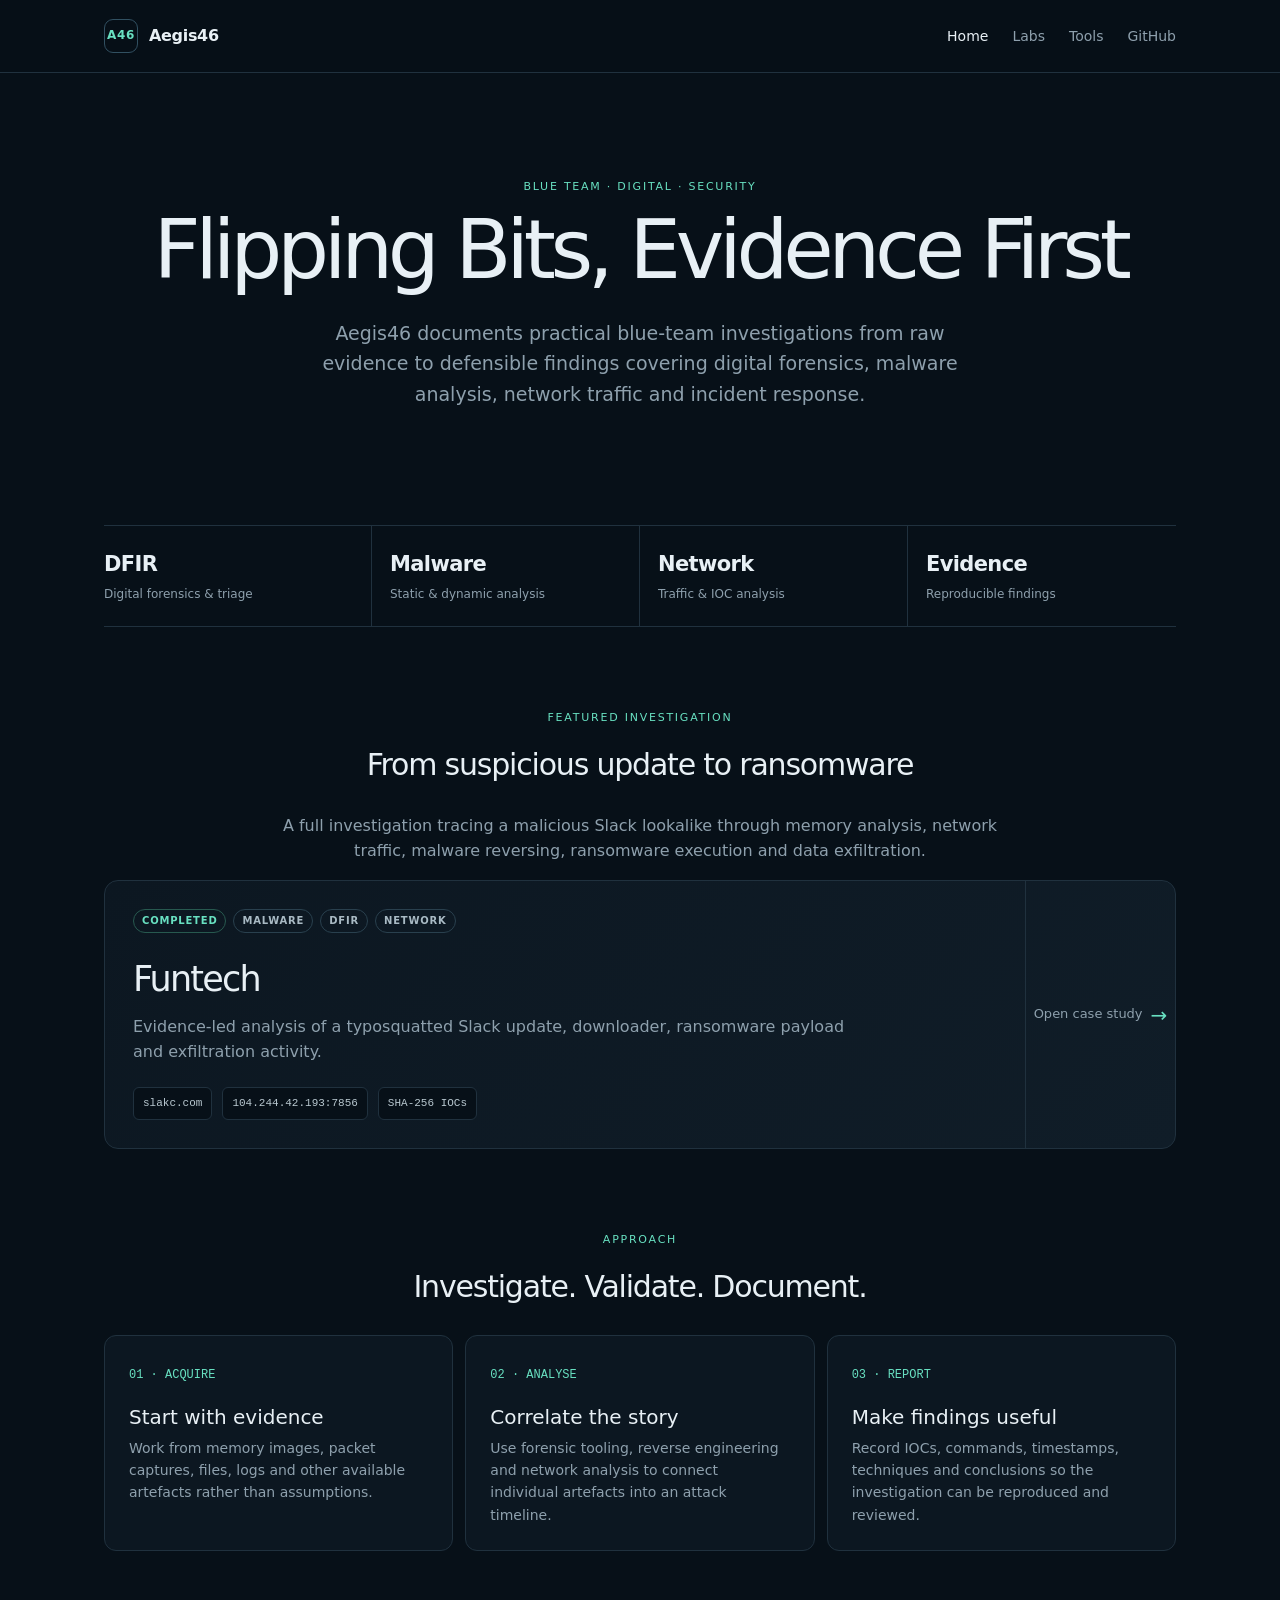
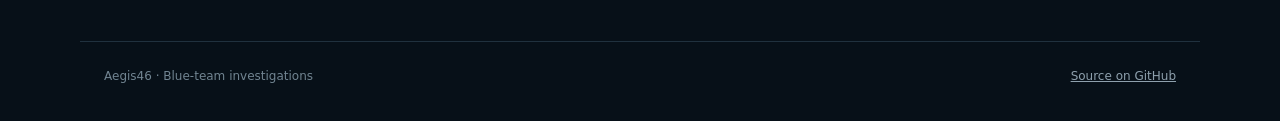
==== index.html @ 035cceba "Update Aegis46 home title and hero copy" ====
<!doctype html>
<html lang="en">
<head>
  <meta charset="utf-8">
  <meta name="viewport" content="width=device-width, initial-scale=1">
  <meta name="description" content="Aegis46 — blue-team investigations, digital forensics, malware analysis and practical security resources.">
  <title>Aegis46 | Blue Team Investigations</title>
  <link rel="stylesheet" href="assets/site.css">
</head>
<body class="home-page">
  <header class="topbar">
    <div class="shell nav">
      <a class="brand" href="index.html"><span class="brand-mark">A46</span><span>Aegis46</span></a>
      <nav>
        <a class="active" href="index.html">Home</a>
        <a href="labs/funtech.html">Labs</a>
        <a href="tools.html">Tools</a>
        <a href="https://github.com/aegis46/aegis46.github.io">GitHub</a>
      </nav>
    </div>
  </header>

  <main class="shell">
    <section class="hero">
      <div class="eyebrow">BLUE TEAM · DIGITAL · SECURITY</div>
      <h1>Flipping Bits, Evidence First</h1>
      <p class="hero-copy">Aegis46 documents practical blue-team investigations from raw evidence to defensible findings covering digital forensics, malware analysis, network traffic and incident response.</p>
    </section>

    <section class="stats" aria-label="Site focus">
      <div><strong>DFIR</strong><span>Digital forensics &amp; triage</span></div>
      <div><strong>Malware</strong><span>Static &amp; dynamic analysis</span></div>
      <div><strong>Network</strong><span>Traffic &amp; IOC analysis</span></div>
      <div><strong>Evidence</strong><span>Reproducible findings</span></div>
    </section>

    <section class="section">
      <div class="eyebrow">FEATURED INVESTIGATION</div>
      <h2>From suspicious update to ransomware</h2>
      <p class="section-intro">A full investigation tracing a malicious Slack lookalike through memory analysis, network traffic, malware reversing, ransomware execution and data exfiltration.</p>
      <a class="lab-card" href="labs/funtech.html">
        <div class="lab-card-main">
          <div class="tag-row"><span class="tag status">COMPLETED</span><span class="tag">MALWARE</span><span class="tag">DFIR</span><span class="tag">NETWORK</span></div>
          <h3>Funtech</h3>
          <p>Evidence-led analysis of a typosquatted Slack update, downloader, ransomware payload and exfiltration activity.</p>
          <div class="ioc-row"><span>slakc.com</span><span>104.244.42.193:7856</span><span>SHA-256 IOCs</span></div>
        </div>
        <div class="lab-card-side">Open case study <span class="arrow">→</span></div>
      </a>
    </section>

    <section class="section methodology">
      <div class="eyebrow">APPROACH</div>
      <h2>Investigate. Validate. Document.</h2>
      <div class="method-grid">
        <article><span>01 · ACQUIRE</span><h3>Start with evidence</h3><p>Work from memory images, packet captures, files, logs and other available artefacts rather than assumptions.</p></article>
        <article><span>02 · ANALYSE</span><h3>Correlate the story</h3><p>Use forensic tooling, reverse engineering and network analysis to connect individual artefacts into an attack timeline.</p></article>
        <article><span>03 · REPORT</span><h3>Make findings useful</h3><p>Record IOCs, commands, timestamps, techniques and conclusions so the investigation can be reproduced and reviewed.</p></article>
      </div>
    </section>
  </main>

  <footer class="shell footer"><span>Aegis46 · Blue-team investigations</span><a href="https://github.com/aegis46/aegis46.github.io">Source on GitHub</a></footer>
</body>
</html>
---- assets/site.css ----
:root{--bg:#071018;--panel:#0c1721;--panel2:#101d28;--text:#e8f0f5;--muted:#8ea0ad;--line:#20313e;--accent:#68e0c1;--accent2:#7aa7ff}*{box-sizing:border-box}html{scroll-behavior:smooth}body{margin:0;background:var(--bg);color:var(--text);font-family:Inter,ui-sans-serif,system-ui,-apple-system,BlinkMacSystemFont,"Segoe UI",sans-serif;line-height:1.6}.shell{max-width:1120px;margin:auto;padding-left:24px;padding-right:24px}.topbar{border-bottom:1px solid var(--line);background:rgba(7,16,24,.92);position:sticky;top:0;z-index:5;backdrop-filter:blur(12px)}.nav{height:72px;display:flex;align-items:center;justify-content:space-between}.brand{display:flex;align-items:center;gap:11px;color:var(--text);text-decoration:none;font-weight:750;letter-spacing:-.02em}.brand-mark{display:grid;place-items:center;width:34px;height:34px;border:1px solid #315061;border-radius:9px;color:var(--accent);font-size:12px;letter-spacing:.06em}.nav nav{display:flex;gap:24px}.nav nav a{color:var(--muted);text-decoration:none;font-size:14px}.nav nav a:hover,.nav nav a.active{color:var(--text)}.hero{padding-top:105px;padding-bottom:88px}.eyebrow{color:var(--accent);font-size:11px;font-weight:400;letter-spacing:.16em;margin-bottom:14px}.hero h1{font-size:clamp(48px,8vw,82px);line-height:.98;letter-spacing:-.065em;margin:0;max-width:850px}.hero h1 span{color:var(--muted)}.hero-copy{max-width:700px;color:var(--muted);font-size:19px;margin:28px 0}.hero-actions{display:flex;gap:12px;flex-wrap:wrap}.button{display:inline-block;padding:11px 16px;border-radius:8px;text-decoration:none;font-weight:700;font-size:14px}.primary{background:var(--accent);color:#06130f}.ghost{border:1px solid var(--line);color:var(--text)}.stats{display:grid;grid-template-columns:repeat(4,1fr);border-top:1px solid var(--line);border-bottom:1px solid var(--line)}.stats div{padding:22px 18px;border-right:1px solid var(--line)}.stats div:first-child{padding-left:0}.stats div:last-child{border:0}.stats strong{display:block;font-size:21px;letter-spacing:-.03em}.stats span{display:block;color:var(--muted);font-size:12px;margin-top:3px}.section{padding-top:82px}.section h2{font-size:30px;letter-spacing:-.04em;margin:0 0 24px}.section-intro{color:var(--muted);max-width:760px}.prose-grid{display:grid;grid-template-columns:1fr 1fr;gap:48px}.prose-grid p{color:var(--muted)}code,pre{font-family:ui-monospace,SFMono-Regular,Menlo,Monaco,Consolas,monospace}code{color:#c8d7df}.timeline{border-left:1px solid var(--line);margin-left:12px}.timeline-item{display:grid;grid-template-columns:52px 1fr;gap:18px;padding:0 0 42px 0;margin-left:-13px}.timeline-no{width:26px;height:26px;border:1px solid #315061;border-radius:50%;display:grid;place-items:center;background:var(--bg);color:var(--accent);font:700 10px ui-monospace,monospace}.timeline-label,.evidence-card>span,.formula-card>span,.two-col-notes span,.callout-label,.result-card>span{color:var(--accent);font-size:10px;font-weight:800;letter-spacing:.12em}.timeline-item h3{margin:7px 0 5px;font-size:20px}.timeline-item p{margin:0;color:var(--muted);max-width:780px}.evidence-grid,.attack-grid{display:grid;grid-template-columns:repeat(3,1fr);gap:12px}.evidence-card,.attack-grid>div,.formula-card,.two-col-notes>div{padding:22px;border:1px solid var(--line);border-radius:12px;background:var(--panel)}.evidence-card h3,.attack-grid h3{margin:10px 0 5px;font-size:19px}.evidence-card p,.attack-grid p{margin:0;color:var(--muted);font-size:14px}.evidence-value{margin-top:18px;padding:10px;background:#071018;border:1px solid var(--line);border-radius:7px;color:#b9c8d0;font:11px/1.7 ui-monospace,monospace;overflow-wrap:anywhere}.callout,.conclusion,.result-card{border:1px solid #29404e;border-radius:14px;background:linear-gradient(135deg,var(--panel),var(--panel2));padding:28px}.callout p,.conclusion p{color:var(--muted)}pre{background:#050c12;border:1px solid var(--line);border-radius:8px;padding:17px;overflow:auto;color:#c8d7df;font-size:12px;line-height:1.7}.large-code{margin-top:20px}.two-col-notes{display:grid;grid-template-columns:1fr 1fr;gap:12px;margin-top:12px}.two-col-notes p{color:var(--muted);margin-bottom:0}.formula-card{display:flex;flex-direction:column;gap:10px;justify-content:center}.formula-card code{display:block;padding:12px;background:#071018;border:1px solid var(--line);border-radius:7px;overflow:auto}.details-block{margin-top:14px;border:1px solid var(--line);border-radius:10px;padding:15px;background:var(--panel)}.details-block summary{cursor:pointer;color:var(--text);font-weight:700}.recovery-steps{display:grid;grid-template-columns:repeat(4,1fr);gap:12px;margin-bottom:18px}.recovery-steps>div{border-top:1px solid var(--line);padding-top:15px}.recovery-steps strong{color:var(--accent);font:700 12px ui-monospace,monospace}.recovery-steps p{color:var(--muted);font-size:14px}.result-card>span{display:block}.bank-list{display:grid;grid-template-columns:1fr 1fr;gap:12px;margin:20px 0}.bank-list strong{font-size:20px;padding:20px;border:1px solid var(--line);border-radius:9px;background:#071018}.muted{color:var(--muted)!important}.ioc-table{border-top:1px solid var(--line)}.ioc-table>div{display:grid;grid-template-columns:220px 1fr;gap:20px;padding:14px 0;border-bottom:1px solid var(--line);align-items:start}.ioc-table span{color:var(--muted);font-size:10px;font-weight:800;letter-spacing:.1em}.ioc-table code{overflow-wrap:anywhere}.attack-grid{grid-template-columns:repeat(4,1fr)}.attack-grid>div{min-height:160px}.attack-grid>div>code{color:var(--accent);font-size:11px}.conclusion{border-left:3px solid var(--accent)}.answer-section{padding-bottom:90px}.answer-list{display:grid;gap:9px}.answer{display:grid;grid-template-columns:58px 1fr;gap:18px;padding:17px 18px;border:1px solid var(--line);border-radius:10px;background:var(--panel)}.answer>span{color:var(--accent);font:700 11px ui-monospace,monospace;padding-top:2px}.answer small{display:block;color:var(--muted);font-size:11px;margin-bottom:3px}.answer strong{display:block;overflow-wrap:anywhere;font-size:14px}.answer p{margin:4px 0 0;color:var(--muted);font-size:12px}.lab-card{display:grid;grid-template-columns:1fr 150px;text-decoration:none;color:var(--text);border:1px solid var(--line);border-radius:14px;background:linear-gradient(135deg,var(--panel),var(--panel2));overflow:hidden;transition:border-color .2s,transform .2s}.lab-card:hover{border-color:#3b5968;transform:translateY(-2px)}.lab-card-main{padding:28px}.tag-row{display:flex;gap:7px;flex-wrap:wrap}.tag{border:1px solid #29404e;border-radius:999px;padding:3px 8px;color:#a9bac4;font-size:10px;font-weight:800;letter-spacing:.08em}.tag.status{color:var(--accent);border-color:#27594f}.lab-card h3{font-size:35px;letter-spacing:-.05em;margin:18px 0 7px}.lab-card p{color:var(--muted);max-width:720px;margin:0}.ioc-row{display:flex;gap:10px;flex-wrap:wrap;margin-top:22px}.ioc-row span{font-family:ui-monospace,SFMono-Regular,Menlo,monospace;font-size:11px;color:#b9c8d0;background:#071018;border:1px solid var(--line);padding:7px 9px;border-radius:6px}.lab-card-side{border-left:1px solid var(--line);display:flex;align-items:center;justify-content:center;gap:8px;color:var(--muted);font-size:13px}.arrow{font-size:20px;color:var(--accent)}.tool-grid{display:grid;grid-template-columns:repeat(2,1fr);gap:12px;margin-top:24px}.tool-card{display:block;padding:22px;text-decoration:none;color:var(--text);border:1px solid var(--line);border-radius:12px;background:var(--panel);transition:border-color .2s,transform .2s,background .2s}.tool-card:hover{border-color:#3b5968;background:var(--panel2);transform:translateY(-2px)}.tool-card-head{display:flex;align-items:flex-start;justify-content:space-between;gap:15px}.tool-card h3{margin:0;font-size:18px;letter-spacing:-.02em}.tool-card .tool-type{color:var(--accent);font:700 10px ui-monospace,monospace;letter-spacing:.12em;white-space:nowrap}.tool-card p{margin:8px 0 0;color:var(--muted);font-size:13px}.tool-card .tool-url{display:block;margin-top:14px;color:#718491;font:10px ui-monospace,monospace;overflow-wrap:anywhere}.tool-category{padding-top:72px}.tool-category:first-of-type{padding-top:0}.tool-category h2{margin-bottom:8px}.tool-category .category-note{margin:0;color:var(--muted);max-width:760px}.methodology{padding-bottom:90px}.method-grid{display:grid;grid-template-columns:repeat(3,1fr);gap:12px}.method-grid article{padding:24px;border:1px solid var(--line);border-radius:12px;background:var(--panel)}.method-grid span{color:var(--accent);font-family:ui-monospace,monospace;font-size:12px}.method-grid h3{margin:15px 0 4px;font-size:20px}.method-grid p{margin:0;color:var(--muted);font-size:14px}.footer{border-top:1px solid var(--line);padding-top:25px;padding-bottom:35px;display:flex;justify-content:space-between;color:#718491;font-size:12px}.footer a{color:var(--muted)}.tools-page .tools-hero{text-align:center;padding-top:105px;padding-bottom:70px}.tools-page .tools-hero .eyebrow{font-size:15px;margin-bottom:20px}.tools-page .tools-hero h1{font-size:clamp(60px,9vw,104px);max-width:none;white-space:nowrap;margin:0 auto;letter-spacing:-.07em}.tools-page .tools-hero .hero-copy{max-width:820px;margin:30px auto 0;font-size:20px}.tools-page .tool-category{text-align:center;padding-top:82px}.tools-page .tool-category:first-of-type{padding-top:0}.tools-page .tool-category .eyebrow{font-size:38px;line-height:1.05;margin-bottom:18px;letter-spacing:-.04em}.tools-page .tool-category h2{font-size:15px;letter-spacing:.12em;margin:0;white-space:nowrap;font-weight:800;color:var(--muted)}.tools-page .tool-grid{text-align:left}.tools-page .tool-card h3{font-size:20px}.tools-page .methodology{padding-bottom:90px}h1,h2,h3{font-weight:400}.hero{text-align:center}.hero h1{max-width:none;margin-left:auto;margin-right:auto;white-space:nowrap}.hero-copy{margin-left:auto;margin-right:auto}.section>.eyebrow,.section>h2{text-align:center}.section>h2{white-space:nowrap}.section-intro{margin-left:auto;margin-right:auto;text-align:center}.tool-category>.eyebrow,.tool-category>h2{font-weight:400}.tools-page .tool-category .eyebrow{font-weight:400}.tools-page .tool-category h2{font-weight:400}@media(max-width:900px){.evidence-grid,.attack-grid{grid-template-columns:1fr 1fr}.attack-grid{grid-template-columns:1fr 1fr}.recovery-steps{grid-template-columns:1fr 1fr}.stats{grid-template-columns:1fr 1fr}.stats div:nth-child(2){border-right:0}.tool-grid{grid-template-columns:1fr}.tools-page .tools-hero h1{white-space:normal}.tools-page .tool-category h2{white-space:normal}.hero h1{white-space:normal}.section>h2{white-space:normal}}@media(max-width:700px){.nav nav a:nth-child(2){display:none}.prose-grid,.two-col-notes,.bank-list{grid-template-columns:1fr}.evidence-grid,.attack-grid,.method-grid{grid-template-columns:1fr}.stats{grid-template-columns:1fr 1fr}.stats div:nth-child(2){border-right:0}.stats div:nth-child(3){padding-left:0}.lab-card{grid-template-columns:1fr}.lab-card-side{border-left:0;border-top:1px solid var(--line);padding:14px;justify-content:flex-start}.footer{flex-direction:column;gap:8px}.hero{padding-top:72px}.hero-copy{font-size:17px}.ioc-table>div{grid-template-columns:1fr;gap:4px}.answer{grid-template-columns:45px 1fr}.timeline-item{grid-template-columns:40px 1fr}.recovery-steps{grid-template-columns:1fr}.tools-page .tools-hero{padding-top:72px}.tools-page .tools-hero h1{font-size:clamp(48px,13vw,72px)}.tools-page .tools-hero .hero-copy{font-size:17px}.tools-page .tool-category h2{font-size:13px}.tools-page .tool-category .eyebrow{font-size:30px}}
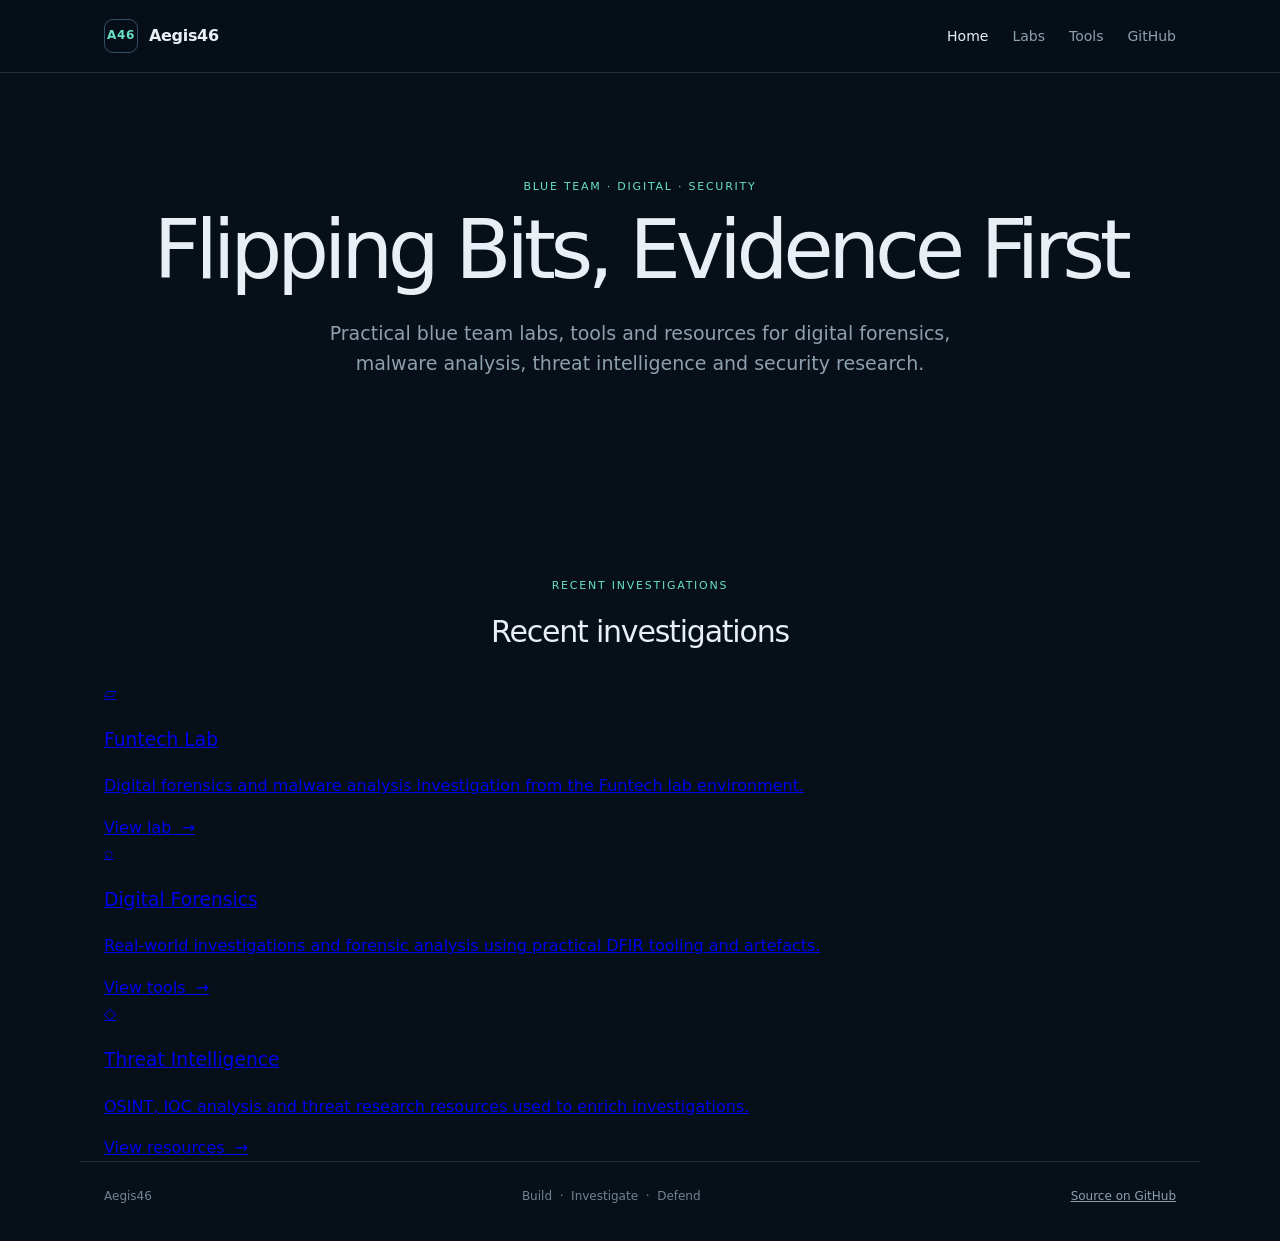
==== commit 3efba868: "Update home page to new landing-page design" ====
--- a/index.html
+++ b/index.html
@@ -21,45 +21,42 @@
   </header>
 
   <main class="shell">
-    <section class="hero">
+    <section class="hero home-hero">
       <div class="eyebrow">BLUE TEAM · DIGITAL · SECURITY</div>
       <h1>Flipping Bits, Evidence First</h1>
-      <p class="hero-copy">Aegis46 documents practical blue-team investigations from raw evidence to defensible findings covering digital forensics, malware analysis, network traffic and incident response.</p>
+      <p class="hero-copy">Practical blue team labs, tools and resources for digital forensics, malware analysis, threat intelligence and security research.</p>
     </section>
 
-    <section class="stats" aria-label="Site focus">
-      <div><strong>DFIR</strong><span>Digital forensics &amp; triage</span></div>
-      <div><strong>Malware</strong><span>Static &amp; dynamic analysis</span></div>
-      <div><strong>Network</strong><span>Traffic &amp; IOC analysis</span></div>
-      <div><strong>Evidence</strong><span>Reproducible findings</span></div>
-    </section>
-
-    <section class="section">
-      <div class="eyebrow">FEATURED INVESTIGATION</div>
-      <h2>From suspicious update to ransomware</h2>
-      <p class="section-intro">A full investigation tracing a malicious Slack lookalike through memory analysis, network traffic, malware reversing, ransomware execution and data exfiltration.</p>
-      <a class="lab-card" href="labs/funtech.html">
-        <div class="lab-card-main">
-          <div class="tag-row"><span class="tag status">COMPLETED</span><span class="tag">MALWARE</span><span class="tag">DFIR</span><span class="tag">NETWORK</span></div>
-          <h3>Funtech</h3>
-          <p>Evidence-led analysis of a typosquatted Slack update, downloader, ransomware payload and exfiltration activity.</p>
-          <div class="ioc-row"><span>slakc.com</span><span>104.244.42.193:7856</span><span>SHA-256 IOCs</span></div>
-        </div>
-        <div class="lab-card-side">Open case study <span class="arrow">→</span></div>
-      </a>
-    </section>
-
-    <section class="section methodology">
-      <div class="eyebrow">APPROACH</div>
-      <h2>Investigate. Validate. Document.</h2>
-      <div class="method-grid">
-        <article><span>01 · ACQUIRE</span><h3>Start with evidence</h3><p>Work from memory images, packet captures, files, logs and other available artefacts rather than assumptions.</p></article>
-        <article><span>02 · ANALYSE</span><h3>Correlate the story</h3><p>Use forensic tooling, reverse engineering and network analysis to connect individual artefacts into an attack timeline.</p></article>
-        <article><span>03 · REPORT</span><h3>Make findings useful</h3><p>Record IOCs, commands, timestamps, techniques and conclusions so the investigation can be reproduced and reviewed.</p></article>
+    <section class="home-investigations section">
+      <div class="eyebrow">RECENT INVESTIGATIONS</div>
+      <h2>Recent investigations</h2>
+      <div class="home-card-grid">
+        <a class="home-card" href="labs/funtech.html">
+          <div class="home-card-icon">▱</div>
+          <h3>Funtech Lab</h3>
+          <p>Digital forensics and malware analysis investigation from the Funtech lab environment.</p>
+          <span class="home-card-link">View lab&nbsp; →</span>
+        </a>
+        <a class="home-card" href="tools.html#forensics">
+          <div class="home-card-icon">⌕</div>
+          <h3>Digital Forensics</h3>
+          <p>Real-world investigations and forensic analysis using practical DFIR tooling and artefacts.</p>
+          <span class="home-card-link">View tools&nbsp; →</span>
+        </a>
+        <a class="home-card" href="tools.html#intelligence">
+          <div class="home-card-icon">◇</div>
+          <h3>Threat Intelligence</h3>
+          <p>OSINT, IOC analysis and threat research resources used to enrich investigations.</p>
+          <span class="home-card-link">View resources&nbsp; →</span>
+        </a>
       </div>
     </section>
   </main>
 
-  <footer class="shell footer"><span>Aegis46 · Blue-team investigations</span><a href="https://github.com/aegis46/aegis46.github.io">Source on GitHub</a></footer>
+  <footer class="shell footer">
+    <span>Aegis46</span>
+    <span>Build&nbsp; · &nbsp;Investigate&nbsp; · &nbsp;Defend</span>
+    <a href="https://github.com/aegis46/aegis46.github.io">Source on GitHub</a>
+  </footer>
 </body>
 </html>
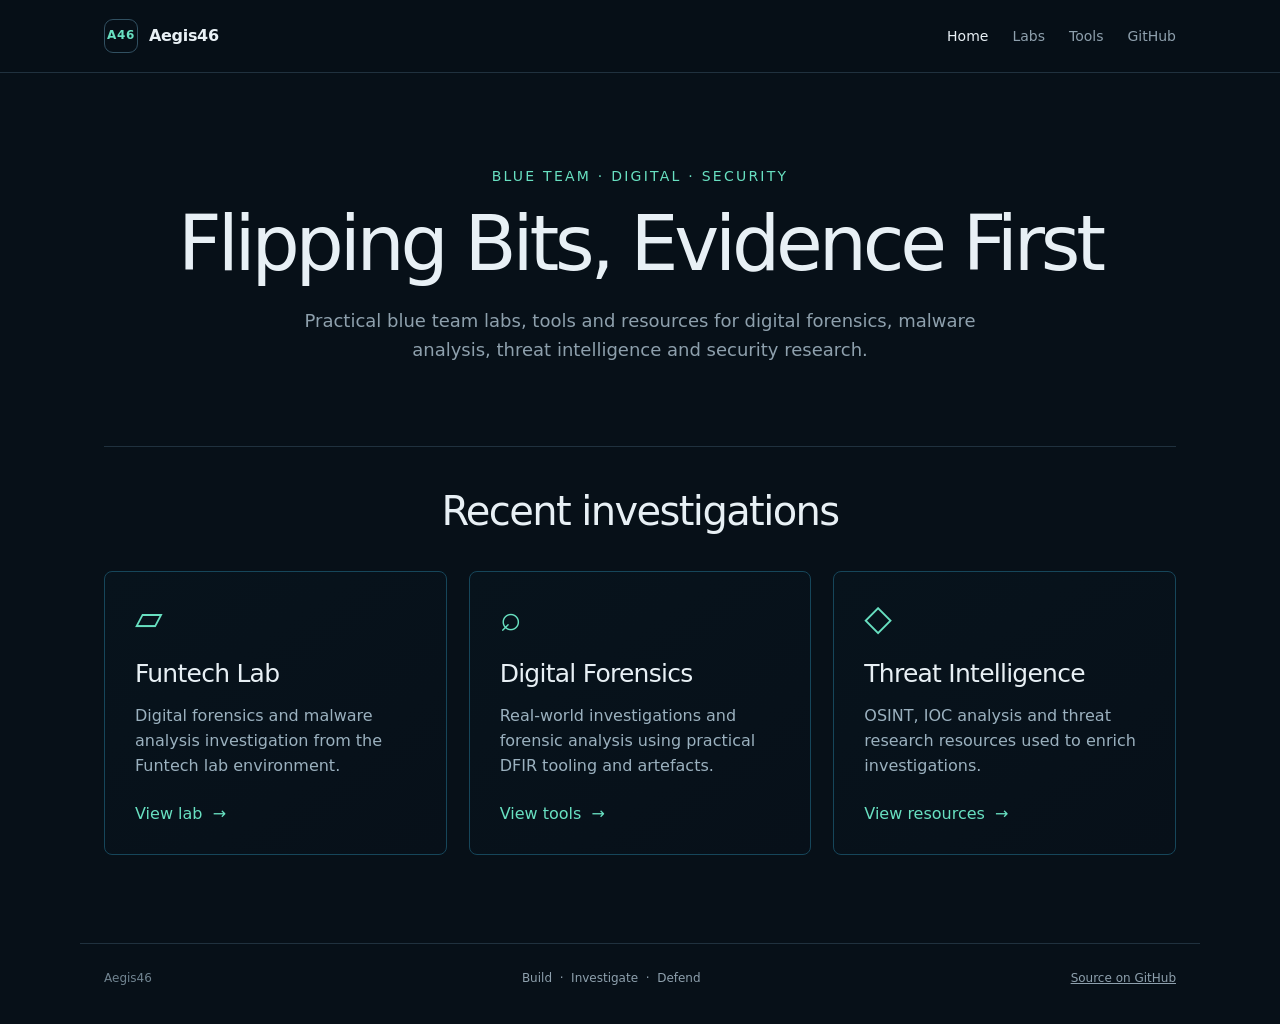
==== commit dbfec57d: "Push new Aegis46 home page design" ====
--- a/index.html
+++ b/index.html
@@ -6,6 +6,26 @@
   <meta name="description" content="Aegis46 — blue-team investigations, digital forensics, malware analysis and practical security resources.">
   <title>Aegis46 | Blue Team Investigations</title>
   <link rel="stylesheet" href="assets/site.css">
+  <style>
+    .home-page .home-hero{padding-top:92px;padding-bottom:82px;text-align:center}
+    .home-page .home-hero .eyebrow{font-size:14px;margin-bottom:20px}
+    .home-page .home-hero h1{font-size:clamp(52px,6.5vw,76px);letter-spacing:-.055em;max-width:none;margin:0 auto;white-space:nowrap;font-weight:400}
+    .home-page .home-hero .hero-copy{max-width:700px;margin:25px auto 0;font-size:18px}
+    .home-investigations{border-top:1px solid var(--line);padding-top:32px;padding-bottom:88px}
+    .home-investigations>.eyebrow{display:none}
+    .home-investigations h2{font-size:40px;margin:0 0 28px;text-align:center;letter-spacing:-.04em;font-weight:400}
+    .home-card-grid{display:grid;grid-template-columns:repeat(3,1fr);gap:22px}
+    .home-card{min-height:238px;padding:28px 30px;text-decoration:none;color:var(--text);border:1px solid #16465a;border-radius:8px;background:linear-gradient(145deg,#07131c,#071019);transition:border-color .2s,transform .2s}
+    .home-card:hover{border-color:#28738b;transform:translateY(-2px)}
+    .home-card-icon{font-size:36px;line-height:1;color:var(--accent);margin-bottom:18px}
+    .home-card h3{font-size:25px;margin:0 0 10px;letter-spacing:-.03em;font-weight:400}
+    .home-card p{color:#9bb1bf;font-size:16px;line-height:1.55;margin:0;max-width:360px}
+    .home-card-link{display:block;color:var(--accent);font-size:16px;margin-top:22px}
+    .home-page .footer{padding-top:25px}
+    .home-page .footer>span:nth-child(2){color:var(--muted)}
+    @media(max-width:900px){.home-card-grid{grid-template-columns:1fr}.home-page .home-hero h1{font-size:clamp(48px,8vw,68px);white-space:normal}}
+    @media(max-width:700px){.home-page .home-hero{padding-top:68px}.home-page .home-hero .eyebrow{font-size:11px}.home-page .home-hero h1{font-size:clamp(42px,11vw,60px)}}
+  </style>
 </head>
 <body class="home-page">
   <header class="topbar">
@@ -28,7 +48,6 @@
     </section>
 
     <section class="home-investigations section">
-      <div class="eyebrow">RECENT INVESTIGATIONS</div>
       <h2>Recent investigations</h2>
       <div class="home-card-grid">
         <a class="home-card" href="labs/funtech.html">
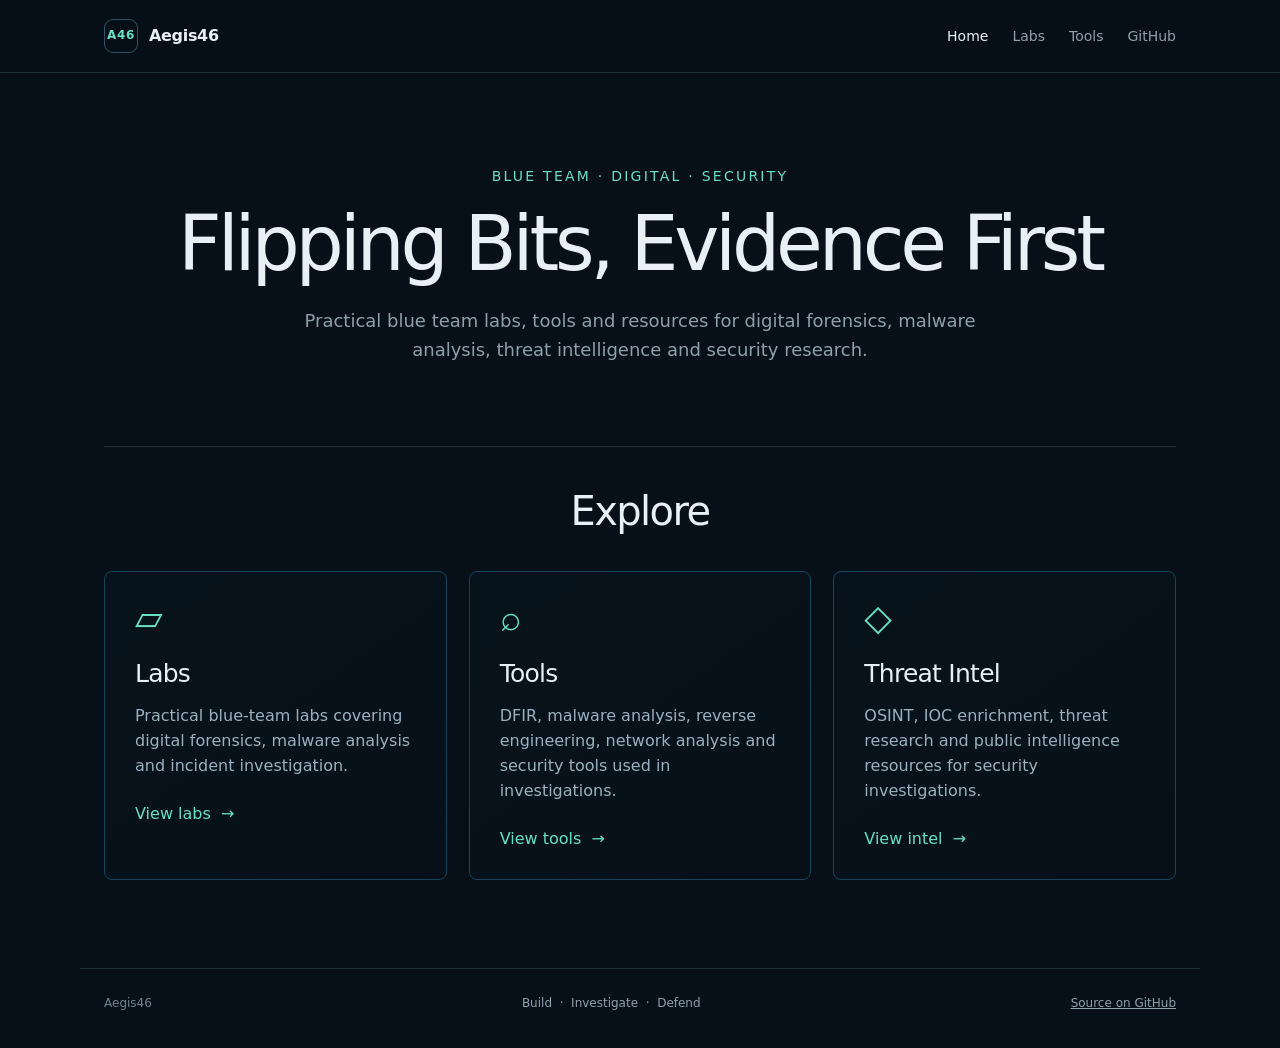
==== commit 5b8408d3: "Update homepage cards to Labs, Tools and Threat Intel" ====
--- a/index.html
+++ b/index.html
@@ -30,11 +30,11 @@
 <body class="home-page">
   <header class="topbar">
     <div class="shell nav">
-      <a class="brand" href="index.html"><span class="brand-mark">A46</span><span>Aegis46</span></a>
+      <a class="brand" href="/"><span class="brand-mark">A46</span><span>Aegis46</span></a>
       <nav>
-        <a class="active" href="index.html">Home</a>
-        <a href="labs/funtech.html">Labs</a>
-        <a href="tools.html">Tools</a>
+        <a class="active" href="/">Home</a>
+        <a href="/labs/funtech.html">Labs</a>
+        <a href="/tools.html">Tools</a>
         <a href="https://github.com/aegis46/aegis46.github.io">GitHub</a>
       </nav>
     </div>
@@ -48,25 +48,25 @@
     </section>
 
     <section class="home-investigations section">
-      <h2>Recent investigations</h2>
+      <h2>Explore</h2>
       <div class="home-card-grid">
-        <a class="home-card" href="labs/funtech.html">
+        <a class="home-card" href="/labs/funtech.html">
           <div class="home-card-icon">▱</div>
-          <h3>Funtech Lab</h3>
-          <p>Digital forensics and malware analysis investigation from the Funtech lab environment.</p>
-          <span class="home-card-link">View lab&nbsp; →</span>
+          <h3>Labs</h3>
+          <p>Practical blue-team labs covering digital forensics, malware analysis and incident investigation.</p>
+          <span class="home-card-link">View labs&nbsp; →</span>
         </a>
-        <a class="home-card" href="tools.html#forensics">
+        <a class="home-card" href="/tools.html">
           <div class="home-card-icon">⌕</div>
-          <h3>Digital Forensics</h3>
-          <p>Real-world investigations and forensic analysis using practical DFIR tooling and artefacts.</p>
+          <h3>Tools</h3>
+          <p>DFIR, malware analysis, reverse engineering, network analysis and security tools used in investigations.</p>
           <span class="home-card-link">View tools&nbsp; →</span>
         </a>
-        <a class="home-card" href="tools.html#intelligence">
+        <a class="home-card" href="/tools.html#intelligence">
           <div class="home-card-icon">◇</div>
-          <h3>Threat Intelligence</h3>
-          <p>OSINT, IOC analysis and threat research resources used to enrich investigations.</p>
-          <span class="home-card-link">View resources&nbsp; →</span>
+          <h3>Threat Intel</h3>
+          <p>OSINT, IOC enrichment, threat research and public intelligence resources for security investigations.</p>
+          <span class="home-card-link">View intel&nbsp; →</span>
         </a>
       </div>
     </section>
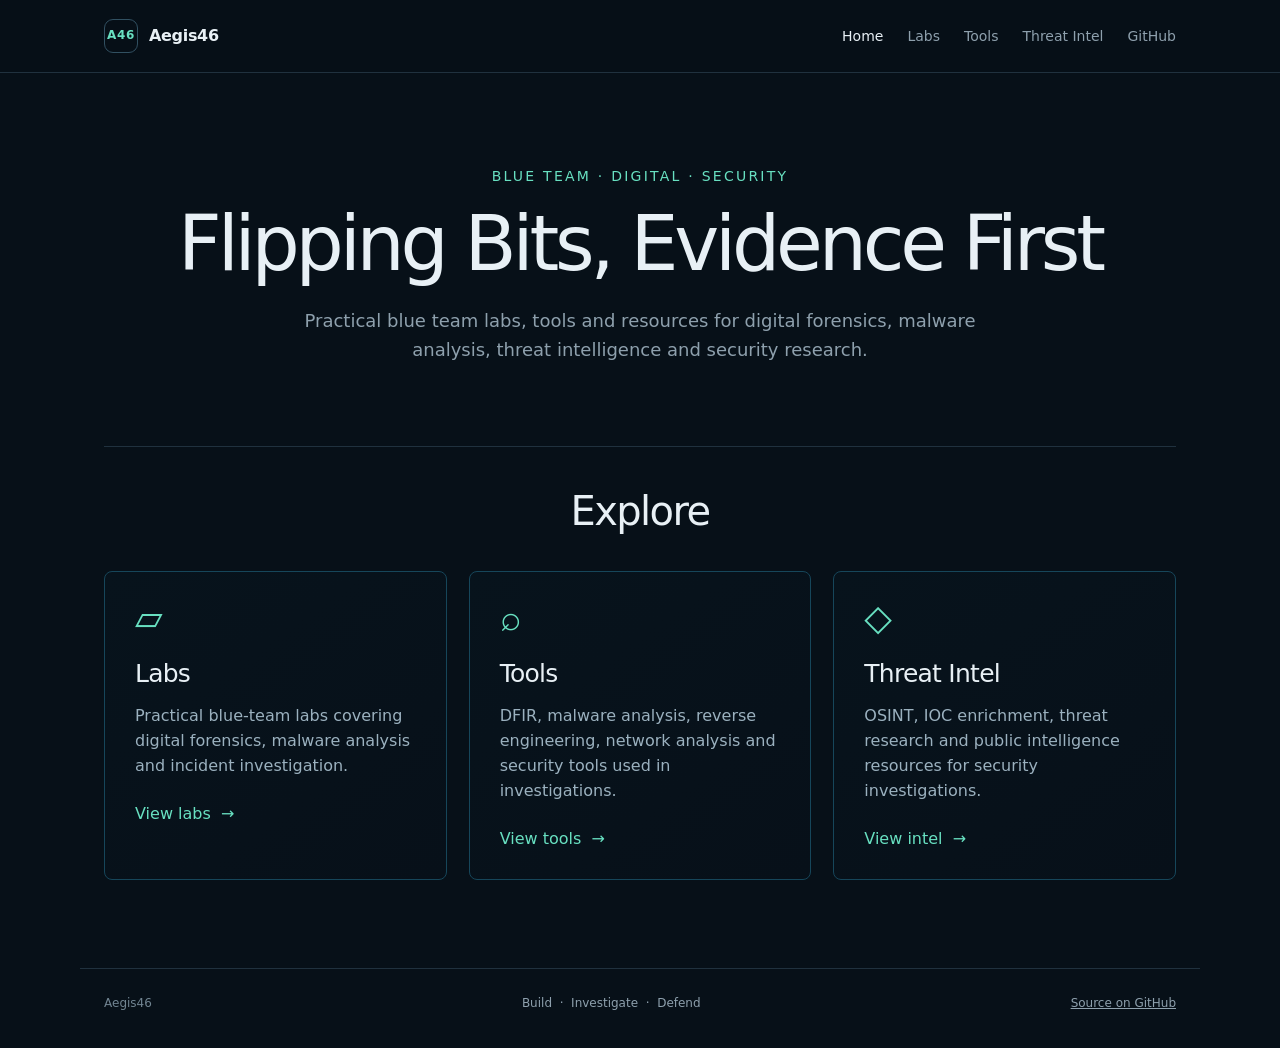
==== commit 3553ff4b: "Link homepage Threat Intel card to dedicated page" ====
--- a/index.html
+++ b/index.html
@@ -35,6 +35,7 @@
         <a class="active" href="/">Home</a>
         <a href="/labs/funtech.html">Labs</a>
         <a href="/tools.html">Tools</a>
+        <a href="/threat-intel.html">Threat Intel</a>
         <a href="https://github.com/aegis46/aegis46.github.io">GitHub</a>
       </nav>
     </div>
@@ -62,7 +63,7 @@
           <p>DFIR, malware analysis, reverse engineering, network analysis and security tools used in investigations.</p>
           <span class="home-card-link">View tools&nbsp; →</span>
         </a>
-        <a class="home-card" href="/tools.html#intelligence">
+        <a class="home-card" href="/threat-intel.html">
           <div class="home-card-icon">◇</div>
           <h3>Threat Intel</h3>
           <p>OSINT, IOC enrichment, threat research and public intelligence resources for security investigations.</p>
